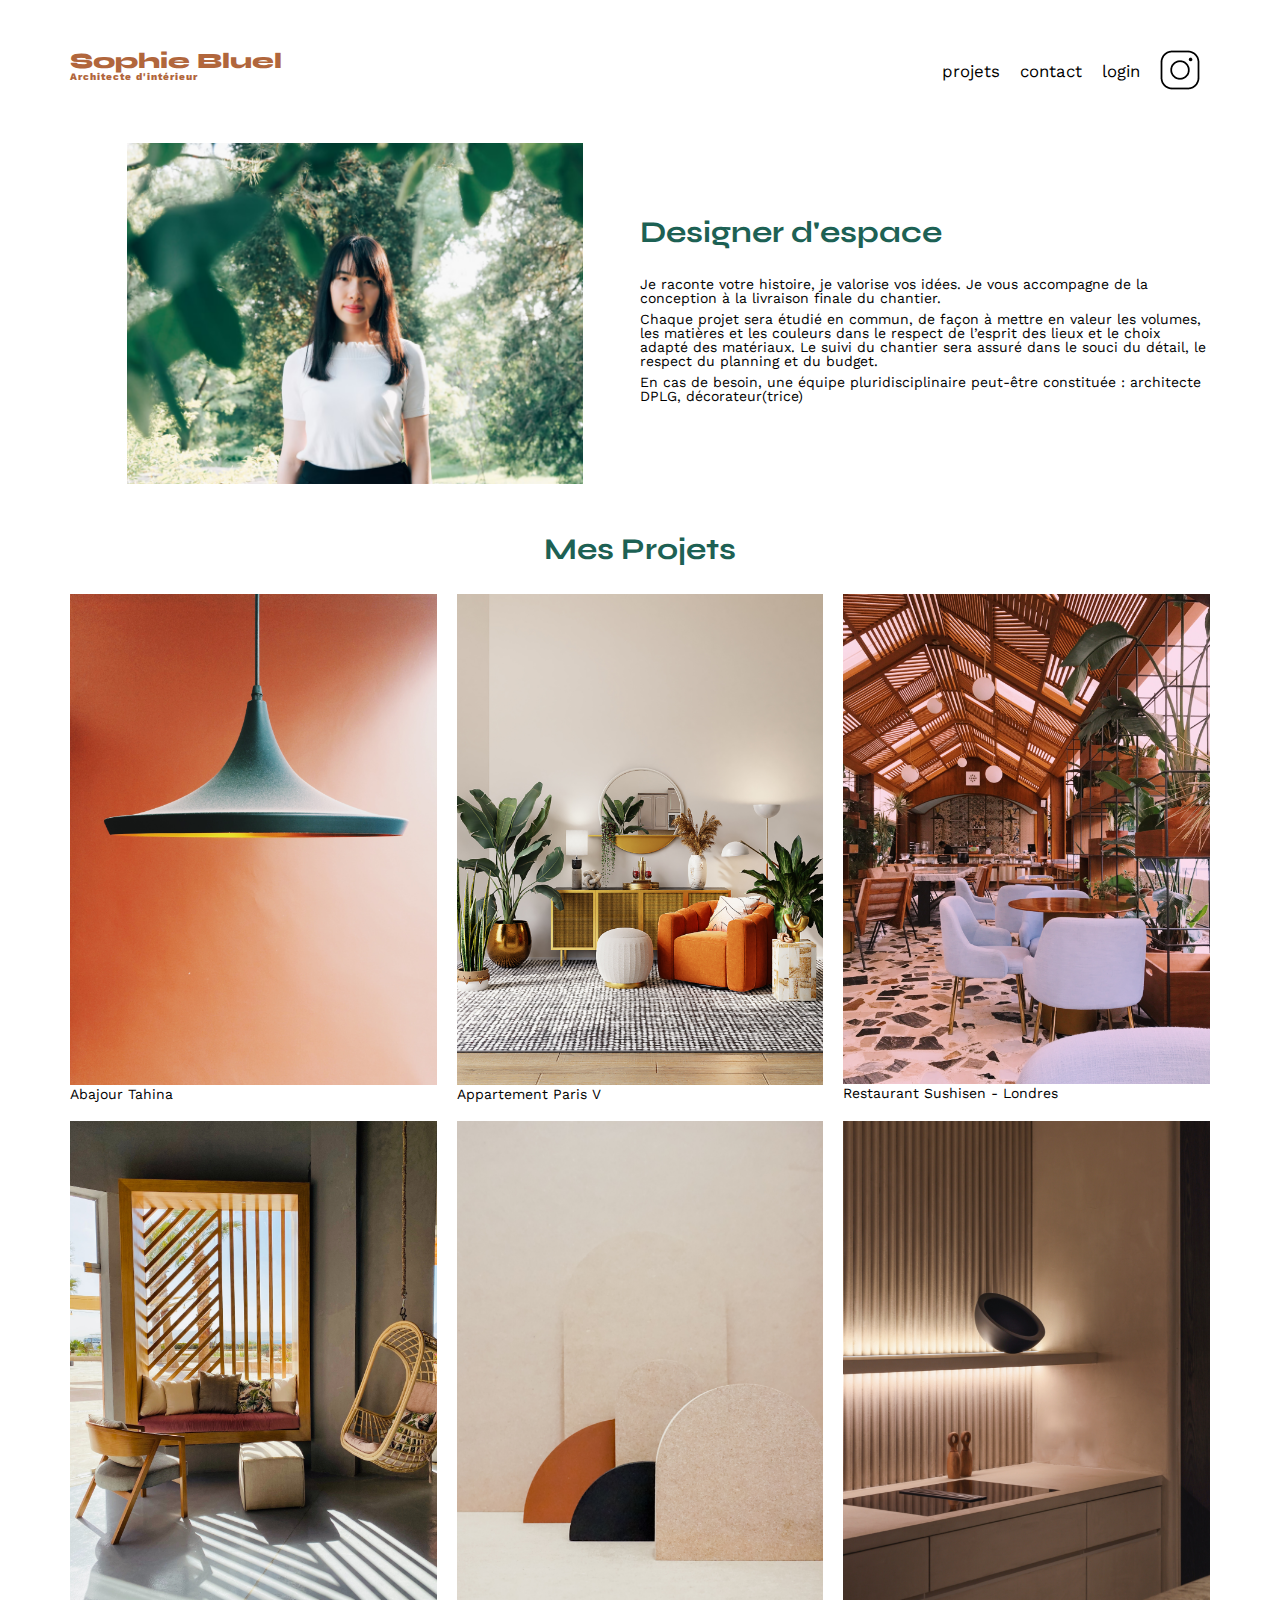
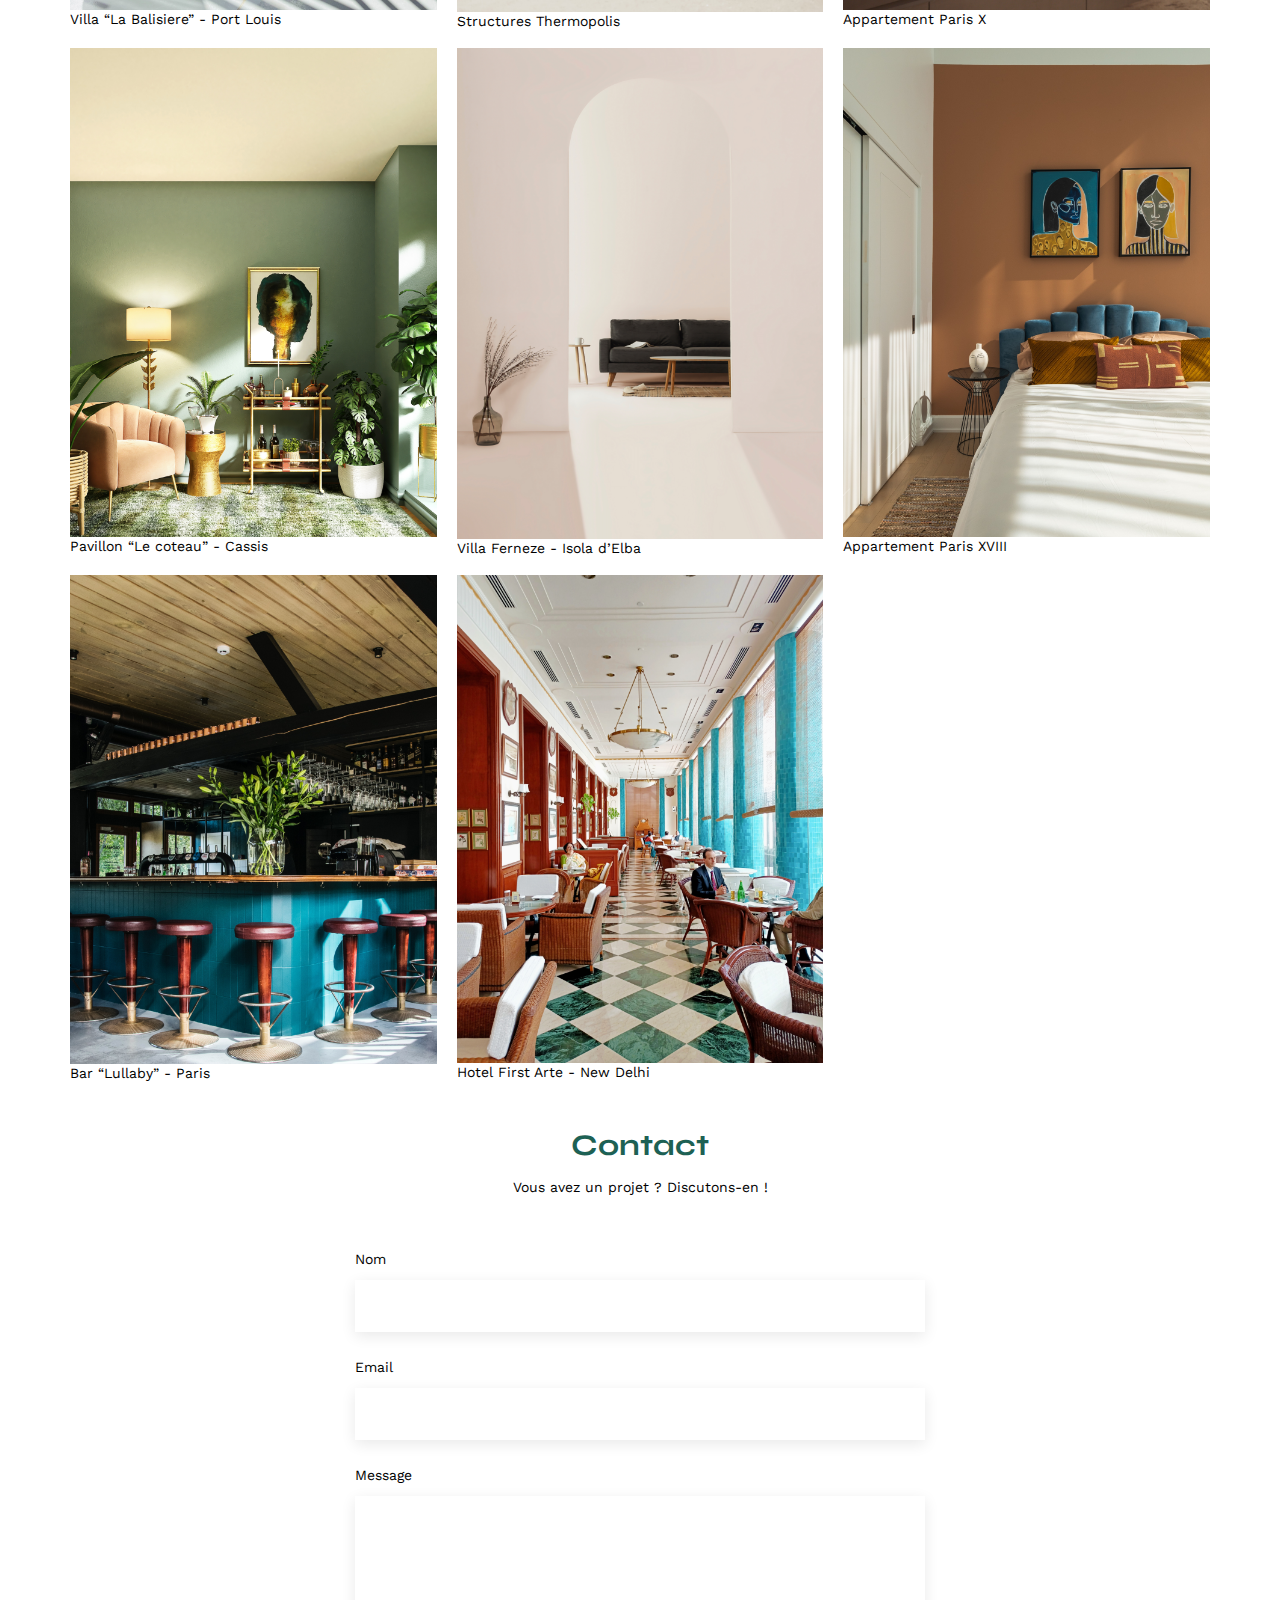
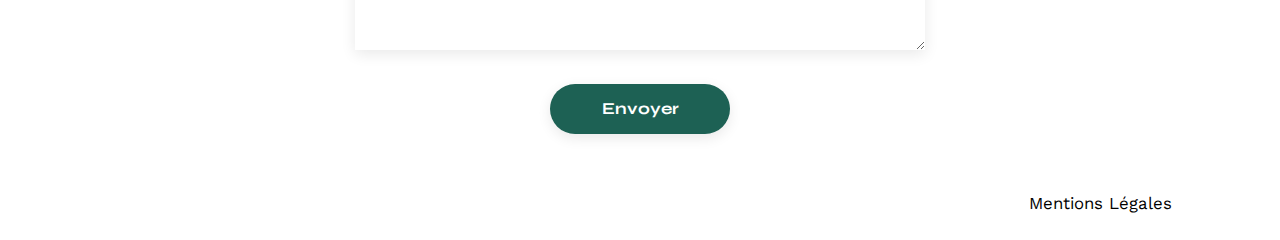
==== FrontEnd/index.html @ 4af27231 "Initial commit" ====
<!DOCTYPE html>
<html lang="fr">
<head>
	<meta charset="UTF-8">
	<title>Sophie Bluel - Architecte d'intérieur</title>
	<meta name="viewport" content="width=device-width, initial-scale=1.0">
	<link rel="preconnect" href="https://fonts.googleapis.com">
	<link rel="preconnect" href="https://fonts.gstatic.com" crossorigin>
	<link href="https://fonts.googleapis.com/css2?family=Syne:wght@700;800&family=Work+Sans&display=swap" rel="stylesheet">
	<meta name="description" content="">
	<link rel="stylesheet" href="./assets/style.css">
</head>
<body>
<header>
	<h1>Sophie Bluel <span>Architecte d'intérieur</span></h1>
	<nav>
		<ul>
			<li>projets</li>
			<li>contact</li>
			<li>login</li>
			<li><img src="./assets/icons/instagram.png" alt="Instagram"></li>
		</ul>
	</nav>
</header>
<main>
	<section id="introduction">
		<figure>
			<img src="./assets/images/sophie-bluel.png" alt="">
		</figure>
		<article>
			<h2>Designer d'espace</h2>
			<p>Je raconte votre histoire, je valorise vos idées. Je vous accompagne de la conception à la livraison finale du chantier.</p>
			<p>Chaque projet sera étudié en commun, de façon à mettre en valeur les volumes, les matières et les couleurs dans le respect de l’esprit des lieux et le choix adapté des matériaux. Le suivi du chantier sera assuré dans le souci du détail, le respect du planning et du budget.</p>
			<p>En cas de besoin, une équipe pluridisciplinaire peut-être constituée : architecte DPLG, décorateur(trice)</p>
		</article>
	</section>
	<section id="portfolio">
		<h2>Mes Projets</h2>
		<div class="gallery">
			<figure>
				<img src="assets/images/abajour-tahina.png" alt="Abajour Tahina">
				<figcaption>Abajour Tahina</figcaption>
			</figure>
			<figure>
				<img src="assets/images/appartement-paris-v.png" alt="Appartement Paris V">
				<figcaption>Appartement Paris V</figcaption>
			</figure>
			<figure>
				<img src="assets/images/restaurant-sushisen-londres.png" alt="Restaurant Sushisen - Londres">
				<figcaption>Restaurant Sushisen - Londres</figcaption>
			</figure>
			<figure>
				<img src="assets/images/la-balisiere.png" alt="Villa “La Balisiere” - Port Louis">
				<figcaption>Villa “La Balisiere” - Port Louis</figcaption>
			</figure>
			<figure>
				<img src="assets/images/structures-thermopolis.png" alt="Structures Thermopolis">
				<figcaption>Structures Thermopolis</figcaption>
			</figure>
			<figure>
				<img src="assets/images/appartement-paris-x.png" alt="Appartement Paris X">
				<figcaption>Appartement Paris X</figcaption>
			</figure>
			<figure>
				<img src="assets/images/le-coteau-cassis.png" alt="Pavillon “Le coteau” - Cassis">
				<figcaption>Pavillon “Le coteau” - Cassis</figcaption>
			</figure>
			<figure>
				<img src="assets/images/villa-ferneze.png" alt="Villa Ferneze - Isola d’Elba">
				<figcaption>Villa Ferneze - Isola d’Elba</figcaption>
			</figure>
			<figure>
				<img src="assets/images/appartement-paris-xviii.png" alt="Appartement Paris XVIII">
				<figcaption>Appartement Paris XVIII</figcaption>
			</figure>
			<figure>
				<img src="assets/images/bar-lullaby-paris.png" alt="Bar “Lullaby” - Paris">
				<figcaption>Bar “Lullaby” - Paris</figcaption>
			</figure>
			<figure>
				<img src="assets/images/hotel-first-arte-new-delhi.png" alt="Hotel First Arte - New Delhi">
				<figcaption>Hotel First Arte - New Delhi</figcaption>
			</figure>
		</div>
	</section>
	<section id="contact">
		<h2>Contact</h2>
		<p>Vous avez un projet ? Discutons-en !</p>
		<form action="#" method="post">
			<label for="name">Nom</label>
			<input type="text" name="name" id="name">
			<label for="email">Email</label>
			<input type="email" name="email" id="email">
			<label for="message">Message</label>
			<textarea name="message" id="message" cols="30" rows="10"></textarea>
			<input type="submit" value="Envoyer">
		</form>
	</section>
</main>

<footer>
	<nav>
		<ul>
			<li>Mentions Légales</li>
		</ul>
	</nav>
</footer>
</body>
</html>
---- FrontEnd/assets/style.css ----
/* http://meyerweb.com/eric/tools/css/reset/
   v2.0 | 20110126
   License: none (public domain)
*/

html, body, div, span, applet, object, iframe,
h1, h2, h3, h4, h5, h6, p, blockquote, pre,
a, abbr, acronym, address, big, cite, code,
del, dfn, em, img, ins, kbd, q, s, samp,
small, strike, strong, sub, sup, tt, var,
b, u, i, center,
dl, dt, dd, ol, ul, li,
fieldset, form, label, legend,
table, caption, tbody, tfoot, thead, tr, th, td,
article, aside, canvas, details, embed,
figure, figcaption, footer, header, hgroup,
menu, nav, output, ruby, section, summary,
time, mark, audio, video {
	margin: 0;
	padding: 0;
	border: 0;
	font-size: 100%;
	font: inherit;
	vertical-align: baseline;
}
/* HTML5 display-role reset for older browsers */
article, aside, details, figcaption, figure,
footer, header, hgroup, menu, nav, section {
	display: block;
}
body {
	line-height: 1;
}
ol, ul {
	list-style: none;
}
blockquote, q {
	quotes: none;
}
blockquote:before, blockquote:after,
q:before, q:after {
	content: '';
	content: none;
}
table {
	border-collapse: collapse;
	border-spacing: 0;
}
/** end reset css**/
body {
	max-width: 1140px;
	margin:auto;
	font-family: 'Work Sans' ;
	font-size: 14px;
}
header {
	display: flex;
	justify-content: space-between;
	margin: 50px 0
}
section {
	margin: 50px 0
}

h1{
	display: flex;
	flex-direction: column;
	font-family: 'Syne';
	font-size: 22px;
	font-weight: 800;
	color: #B1663C
}

h1 > span {
	font-family: 'Work Sans';
	font-size:10px;
	letter-spacing: 0.1em;
;
}

h2{
	font-family: 'Syne';
	font-weight: 700;
	font-size: 30px;
	color: #1D6154
}
nav ul {
	display: flex;
	align-items: center;
	list-style-type: none;

}
nav li {
	padding: 0 10px;
	font-size: 1.2em;
}

li:hover {
	color: #B1663C;
}
#introduction {
	display: flex;
	align-items: center;
}
#introduction figure {
	flex: 1
}
#introduction img {
	display: block;
	margin: auto;
	width: 80%;
}

#introduction article {
	flex: 1
}
#introduction h2 {
	margin-bottom: 1em;
}

#introduction p {
	margin-bottom: 0.5em;
}
#portfolio h2 {
	text-align: center;
	margin-bottom: 1em;
}
.gallery {
	width: 100%;
	display: grid;
	grid-template-columns: 1fr 1fr 1fr;
	grid-column-gap: 20px;
	grid-row-gap: 20px;
}

.gallery img {
	width: 100%;

}
#contact {
	width: 50%;
margin: auto;
}
#contact > * {
	text-align: center;

}
#contact h2{
	margin-bottom: 20px;
}
#contact form {
	text-align: left;
	margin-top:30px;
	display: flex;
	flex-direction: column;
}

#contact input {
	height: 50px;
	font-size: 1.2em;
	border: none;
	box-shadow: 0px 4px 14px rgba(0, 0, 0, 0.09);
}
#contact label {
	margin: 2em 0 1em 0;
}
#contact textarea {
	border: none;
	box-shadow: 0px 4px 14px rgba(0, 0, 0, 0.09);
}

input[type="submit"]{
	font-family: 'Syne';
	font-weight: 700;
	color: white;
	background-color: #1D6154;
	margin : 2em auto ;
	width: 180px;
	text-align: center;
	border-radius: 60px ;
}

footer nav ul {
	display: flex;
	justify-content: flex-end;
	margin: 2em
}
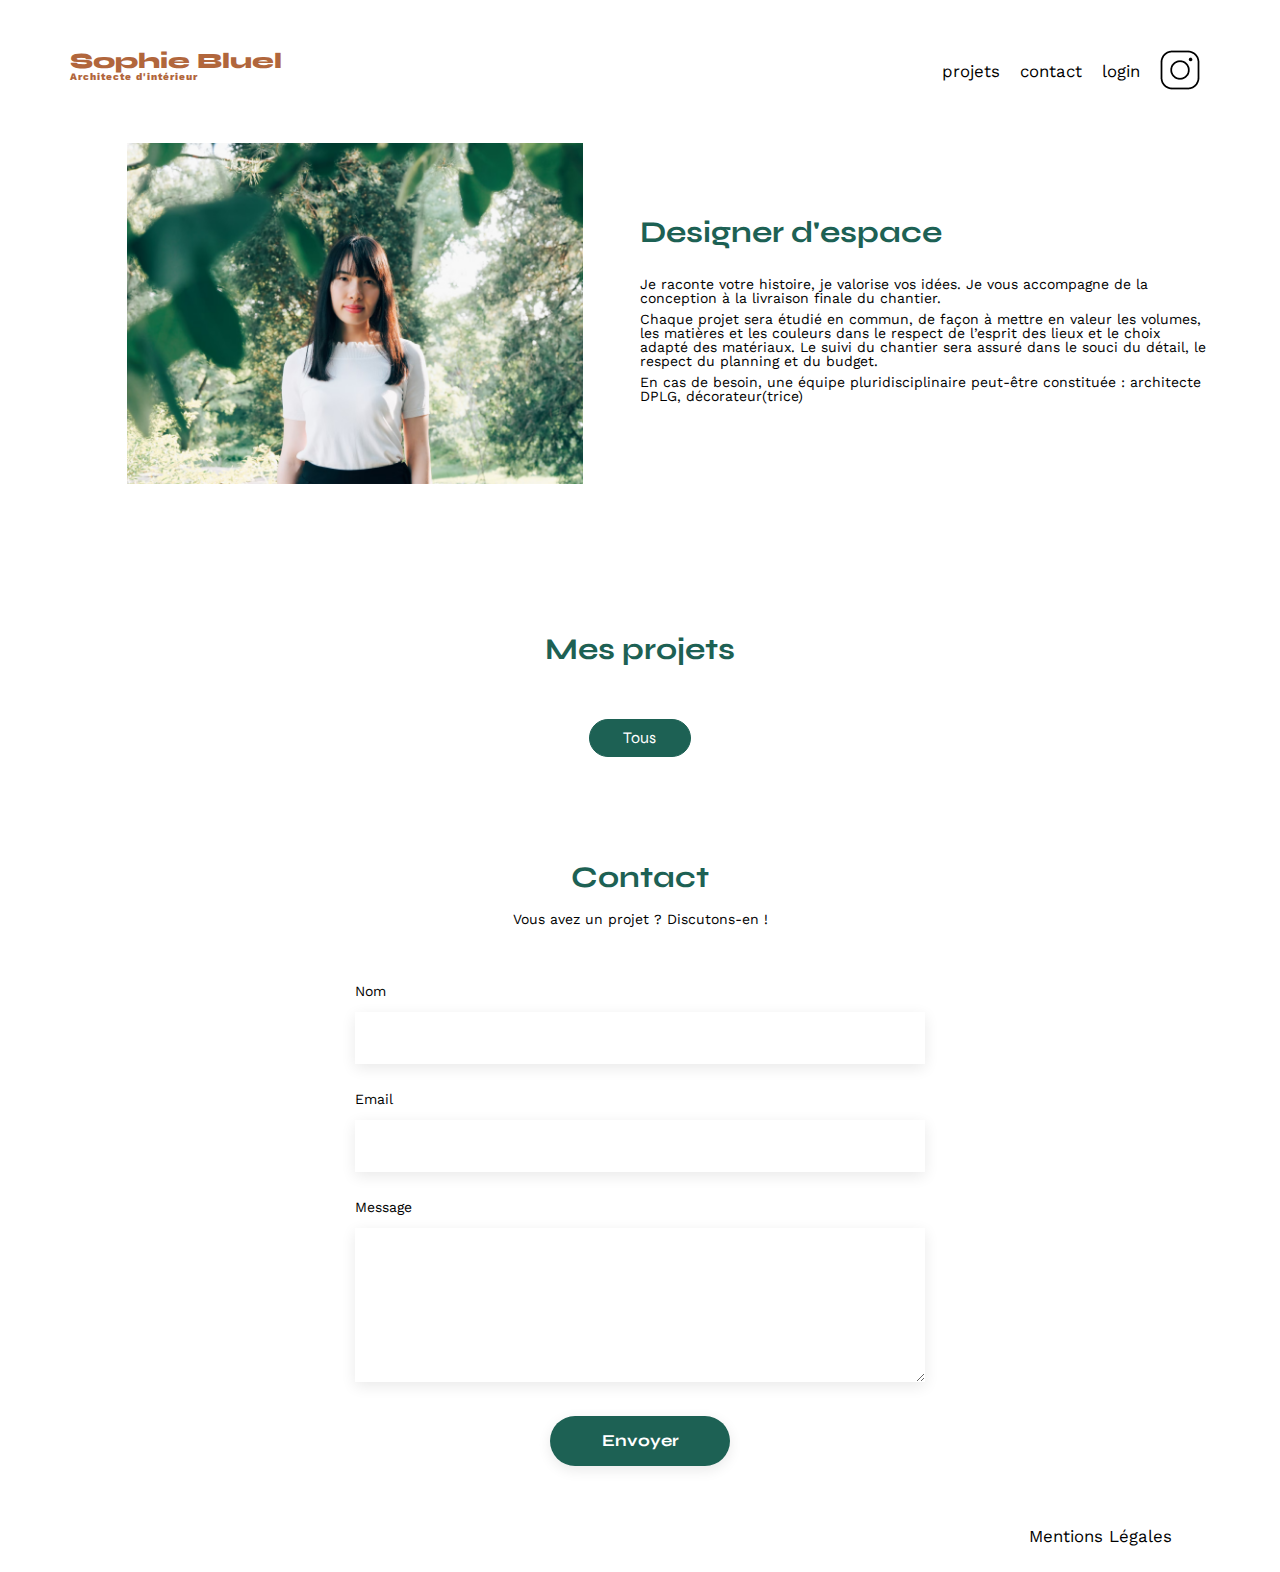
==== commit 9a9c89bf: "adding filters buttons& categories, adding works with API call, adding animation and filtering funct" ====
--- a/FrontEnd/index.html
+++ b/FrontEnd/index.html
@@ -1,43 +1,59 @@
 <!DOCTYPE html>
 <html lang="fr">
-<head>
-	<meta charset="UTF-8">
-	<title>Sophie Bluel - Architecte d'intérieur</title>
-	<meta name="viewport" content="width=device-width, initial-scale=1.0">
-	<link rel="preconnect" href="https://fonts.googleapis.com">
-	<link rel="preconnect" href="https://fonts.gstatic.com" crossorigin>
-	<link href="https://fonts.googleapis.com/css2?family=Syne:wght@700;800&family=Work+Sans&display=swap" rel="stylesheet">
-	<meta name="description" content="">
-	<link rel="stylesheet" href="./assets/style.css">
-</head>
-<body>
-<header>
-	<h1>Sophie Bluel <span>Architecte d'intérieur</span></h1>
-	<nav>
-		<ul>
-			<li>projets</li>
-			<li>contact</li>
-			<li>login</li>
-			<li><img src="./assets/icons/instagram.png" alt="Instagram"></li>
-		</ul>
-	</nav>
-</header>
-<main>
-	<section id="introduction">
-		<figure>
-			<img src="./assets/images/sophie-bluel.png" alt="">
-		</figure>
-		<article>
-			<h2>Designer d'espace</h2>
-			<p>Je raconte votre histoire, je valorise vos idées. Je vous accompagne de la conception à la livraison finale du chantier.</p>
-			<p>Chaque projet sera étudié en commun, de façon à mettre en valeur les volumes, les matières et les couleurs dans le respect de l’esprit des lieux et le choix adapté des matériaux. Le suivi du chantier sera assuré dans le souci du détail, le respect du planning et du budget.</p>
-			<p>En cas de besoin, une équipe pluridisciplinaire peut-être constituée : architecte DPLG, décorateur(trice)</p>
-		</article>
-	</section>
-	<section id="portfolio">
-		<h2>Mes Projets</h2>
-		<div class="gallery">
-			<figure>
+  <head>
+    <meta charset="UTF-8" />
+    <title>Sophie Bluel - Architecte d'intérieur</title>
+    <meta name="viewport" content="width=device-width, initial-scale=1.0" />
+    <link rel="preconnect" href="https://fonts.googleapis.com" />
+    <link rel="preconnect" href="https://fonts.gstatic.com" crossorigin />
+    <link
+      href="https://fonts.googleapis.com/css2?family=Syne:wght@700;800&family=Work+Sans&display=swap"
+      rel="stylesheet"
+    />
+    <meta name="description" content="" />
+    <link rel="stylesheet" href="./assets/style.css" />
+  </head>
+  <body>
+    <header>
+      <h1>Sophie Bluel <span>Architecte d'intérieur</span></h1>
+      <nav>
+        <ul>
+          <li>projets</li>
+          <li>contact</li>
+          <li>login</li>
+          <li><img src="./assets/icons/instagram.png" alt="Instagram" /></li>
+        </ul>
+      </nav>
+    </header>
+    <main>
+      <section id="introduction">
+        <figure>
+          <img src="./assets/images/sophie-bluel.png" alt="" />
+        </figure>
+        <article>
+          <h2>Designer d'espace</h2>
+          <p>
+            Je raconte votre histoire, je valorise vos idées. Je vous accompagne
+            de la conception à la livraison finale du chantier.
+          </p>
+          <p>
+            Chaque projet sera étudié en commun, de façon à mettre en valeur les
+            volumes, les matières et les couleurs dans le respect de l’esprit
+            des lieux et le choix adapté des matériaux. Le suivi du chantier
+            sera assuré dans le souci du détail, le respect du planning et du
+            budget.
+          </p>
+          <p>
+            En cas de besoin, une équipe pluridisciplinaire peut-être constituée
+            : architecte DPLG, décorateur(trice)
+          </p>
+        </article>
+      </section>
+      <section id="portfolio">
+        <h2>Mes projets</h2>
+        <div class="filtres"></div>
+        <div class="gallery">
+          <!-- <figure>
 				<img src="assets/images/abajour-tahina.png" alt="Abajour Tahina">
 				<figcaption>Abajour Tahina</figcaption>
 			</figure>
@@ -80,30 +96,33 @@
 			<figure>
 				<img src="assets/images/hotel-first-arte-new-delhi.png" alt="Hotel First Arte - New Delhi">
 				<figcaption>Hotel First Arte - New Delhi</figcaption>
-			</figure>
-		</div>
-	</section>
-	<section id="contact">
-		<h2>Contact</h2>
-		<p>Vous avez un projet ? Discutons-en !</p>
-		<form action="#" method="post">
-			<label for="name">Nom</label>
-			<input type="text" name="name" id="name">
-			<label for="email">Email</label>
-			<input type="email" name="email" id="email">
-			<label for="message">Message</label>
-			<textarea name="message" id="message" cols="30" rows="10"></textarea>
-			<input type="submit" value="Envoyer">
-		</form>
-	</section>
-</main>
+			</figure> -->
+        </div>
+      </section>
+      <section id="contact">
+        <h2>Contact</h2>
+        <p>Vous avez un projet ? Discutons-en !</p>
+        <form action="#" method="post">
+          <label for="name">Nom</label>
+          <input type="text" name="name" id="name" />
+          <label for="email">Email</label>
+          <input type="email" name="email" id="email" />
+          <label for="message">Message</label>
+          <textarea name="message" id="message" cols="30" rows="10"></textarea>
+          <input type="submit" value="Envoyer" />
+        </form>
+      </section>
+    </main>
 
-<footer>
-	<nav>
-		<ul>
-			<li>Mentions Légales</li>
-		</ul>
-	</nav>
-</footer>
-</body>
+    <footer>
+      <nav>
+        <ul>
+          <li>Mentions Légales</li>
+        </ul>
+      </nav>
+    </footer>
+    <!-- Ajout du type="module" pour permettre l'export/import des fonctions JS -->
+    <script type="module" src="./js/works.js"></script>
+    <script type="module" src="./js/filtres.js" defer></script>
+  </body>
 </html>
--- a/FrontEnd/assets/style.css
+++ b/FrontEnd/assets/style.css
@@ -3,186 +3,316 @@
    License: none (public domain)
 */
 
-html, body, div, span, applet, object, iframe,
-h1, h2, h3, h4, h5, h6, p, blockquote, pre,
-a, abbr, acronym, address, big, cite, code,
-del, dfn, em, img, ins, kbd, q, s, samp,
-small, strike, strong, sub, sup, tt, var,
-b, u, i, center,
-dl, dt, dd, ol, ul, li,
-fieldset, form, label, legend,
-table, caption, tbody, tfoot, thead, tr, th, td,
-article, aside, canvas, details, embed,
-figure, figcaption, footer, header, hgroup,
-menu, nav, output, ruby, section, summary,
-time, mark, audio, video {
-	margin: 0;
-	padding: 0;
-	border: 0;
-	font-size: 100%;
-	font: inherit;
-	vertical-align: baseline;
+html,
+body,
+div,
+span,
+applet,
+object,
+iframe,
+h1,
+h2,
+h3,
+h4,
+h5,
+h6,
+p,
+blockquote,
+pre,
+a,
+abbr,
+acronym,
+address,
+big,
+cite,
+code,
+del,
+dfn,
+em,
+img,
+ins,
+kbd,
+q,
+s,
+samp,
+small,
+strike,
+strong,
+sub,
+sup,
+tt,
+var,
+b,
+u,
+i,
+center,
+dl,
+dt,
+dd,
+ol,
+ul,
+li,
+fieldset,
+form,
+label,
+legend,
+table,
+caption,
+tbody,
+tfoot,
+thead,
+tr,
+th,
+td,
+article,
+aside,
+canvas,
+details,
+embed,
+figure,
+figcaption,
+footer,
+header,
+hgroup,
+menu,
+nav,
+output,
+ruby,
+section,
+summary,
+time,
+mark,
+audio,
+video {
+  margin: 0;
+  padding: 0;
+  border: 0;
+  font-size: 100%;
+  font: inherit;
+  vertical-align: baseline;
 }
 /* HTML5 display-role reset for older browsers */
-article, aside, details, figcaption, figure,
-footer, header, hgroup, menu, nav, section {
-	display: block;
+article,
+aside,
+details,
+figcaption,
+figure,
+footer,
+header,
+hgroup,
+menu,
+nav,
+section {
+  display: block;
 }
 body {
-	line-height: 1;
-}
-ol, ul {
-	list-style: none;
-}
-blockquote, q {
-	quotes: none;
-}
-blockquote:before, blockquote:after,
-q:before, q:after {
-	content: '';
-	content: none;
+  line-height: 1;
+}
+ol,
+ul {
+  list-style: none;
+}
+blockquote,
+q {
+  quotes: none;
+}
+blockquote:before,
+blockquote:after,
+q:before,
+q:after {
+  content: "";
+  content: none;
 }
 table {
-	border-collapse: collapse;
-	border-spacing: 0;
+  border-collapse: collapse;
+  border-spacing: 0;
 }
 /** end reset css**/
 body {
-	max-width: 1140px;
-	margin:auto;
-	font-family: 'Work Sans' ;
-	font-size: 14px;
+  max-width: 1140px;
+  margin: auto;
+  font-family: "Work Sans";
+  font-size: 14px;
 }
 header {
-	display: flex;
-	justify-content: space-between;
-	margin: 50px 0
+  display: flex;
+  justify-content: space-between;
+  margin: 50px 0;
 }
 section {
-	margin: 50px 0
-}
-
-h1{
-	display: flex;
-	flex-direction: column;
-	font-family: 'Syne';
-	font-size: 22px;
-	font-weight: 800;
-	color: #B1663C
+  margin: 50px 0;
+}
+
+h1 {
+  display: flex;
+  flex-direction: column;
+  font-family: "Syne";
+  font-size: 22px;
+  font-weight: 800;
+  color: #b1663c;
 }
 
 h1 > span {
-	font-family: 'Work Sans';
-	font-size:10px;
-	letter-spacing: 0.1em;
-;
-}
-
-h2{
-	font-family: 'Syne';
-	font-weight: 700;
-	font-size: 30px;
-	color: #1D6154
+  font-family: "Work Sans";
+  font-size: 10px;
+  letter-spacing: 0.1em;
+}
+
+h2 {
+  font-family: "Syne";
+  font-weight: 700;
+  font-size: 30px;
+  color: #1d6154;
 }
 nav ul {
-	display: flex;
-	align-items: center;
-	list-style-type: none;
-
+  display: flex;
+  align-items: center;
+  list-style-type: none;
 }
 nav li {
-	padding: 0 10px;
-	font-size: 1.2em;
+  padding: 0 10px;
+  font-size: 1.2em;
 }
 
 li:hover {
-	color: #B1663C;
+  color: #b1663c;
 }
 #introduction {
-	display: flex;
-	align-items: center;
+  display: flex;
+  align-items: center;
+  margin-bottom: 150px;
 }
 #introduction figure {
-	flex: 1
+  flex: 1;
 }
 #introduction img {
-	display: block;
-	margin: auto;
-	width: 80%;
+  display: block;
+  margin: auto;
+  width: 80%;
 }
 
 #introduction article {
-	flex: 1
+  flex: 1;
 }
 #introduction h2 {
-	margin-bottom: 1em;
+  margin-bottom: 1em;
 }
 
 #introduction p {
-	margin-bottom: 0.5em;
+  margin-bottom: 0.5em;
 }
 #portfolio h2 {
-	text-align: center;
-	margin-bottom: 1em;
-}
+  text-align: center;
+  margin-bottom: 1em;
+}
+
+/* AJOUT DE SECTION POUR LES FILTRES */
+
+.filtres {
+  display: flex;
+  justify-content: center;
+  gap: 20px;
+  margin: 55px 0;
+}
+
+.filtres__btn {
+  padding: 10px;
+  border: 1px solid #1d6154;
+  border-radius: 60px;
+  font-family: "Syne";
+  font-size: 16px;
+  color: #1d6154;
+  transition: all 0.2s;
+}
+
+.filtres__btn:hover {
+  background-color: #1d6154;
+  color: white;
+  cursor: pointer;
+}
+
+.filtres__btn--tous {
+  background-color: #1d6154;
+  color: white;
+  width: 7%;
+  text-align: center;
+}
+
+.filtres__btn--tous:hover {
+  background-color: white;
+  color: #1d6154;
+}
+
+/* GALLERIE */
+
 .gallery {
-	width: 100%;
-	display: grid;
-	grid-template-columns: 1fr 1fr 1fr;
-	grid-column-gap: 20px;
-	grid-row-gap: 20px;
+  width: 100%;
+  display: grid;
+  grid-template-columns: 1fr 1fr 1fr;
+  grid-column-gap: 20px;
+  grid-row-gap: 20px;
 }
 
 .gallery img {
-	width: 100%;
-
-}
+  width: 100%;
+}
+
+/* ANIMATION DE LA GALLERIE */
+.gallery figure {
+  opacity: 0;
+  transform: translateY(20px);
+  transition: opacity 0.3s ease-out, transform 0.3s ease-out;
+}
+
+.gallery figure.visible {
+  opacity: 1;
+  transform: translateY(0);
+}
+
 #contact {
-	width: 50%;
-margin: auto;
+  width: 50%;
+  margin: auto;
 }
 #contact > * {
-	text-align: center;
-
-}
-#contact h2{
-	margin-bottom: 20px;
+  text-align: center;
+}
+#contact h2 {
+  margin-bottom: 20px;
 }
 #contact form {
-	text-align: left;
-	margin-top:30px;
-	display: flex;
-	flex-direction: column;
+  text-align: left;
+  margin-top: 30px;
+  display: flex;
+  flex-direction: column;
 }
 
 #contact input {
-	height: 50px;
-	font-size: 1.2em;
-	border: none;
-	box-shadow: 0px 4px 14px rgba(0, 0, 0, 0.09);
+  height: 50px;
+  font-size: 1.2em;
+  border: none;
+  box-shadow: 0px 4px 14px rgba(0, 0, 0, 0.09);
 }
 #contact label {
-	margin: 2em 0 1em 0;
+  margin: 2em 0 1em 0;
 }
 #contact textarea {
-	border: none;
-	box-shadow: 0px 4px 14px rgba(0, 0, 0, 0.09);
-}
-
-input[type="submit"]{
-	font-family: 'Syne';
-	font-weight: 700;
-	color: white;
-	background-color: #1D6154;
-	margin : 2em auto ;
-	width: 180px;
-	text-align: center;
-	border-radius: 60px ;
+  border: none;
+  box-shadow: 0px 4px 14px rgba(0, 0, 0, 0.09);
+}
+
+input[type="submit"] {
+  font-family: "Syne";
+  font-weight: 700;
+  color: white;
+  background-color: #1d6154;
+  margin: 2em auto;
+  width: 180px;
+  text-align: center;
+  border-radius: 60px;
 }
 
 footer nav ul {
-	display: flex;
-	justify-content: flex-end;
-	margin: 2em
-}
-
+  display: flex;
+  justify-content: flex-end;
+  margin: 2em;
+}
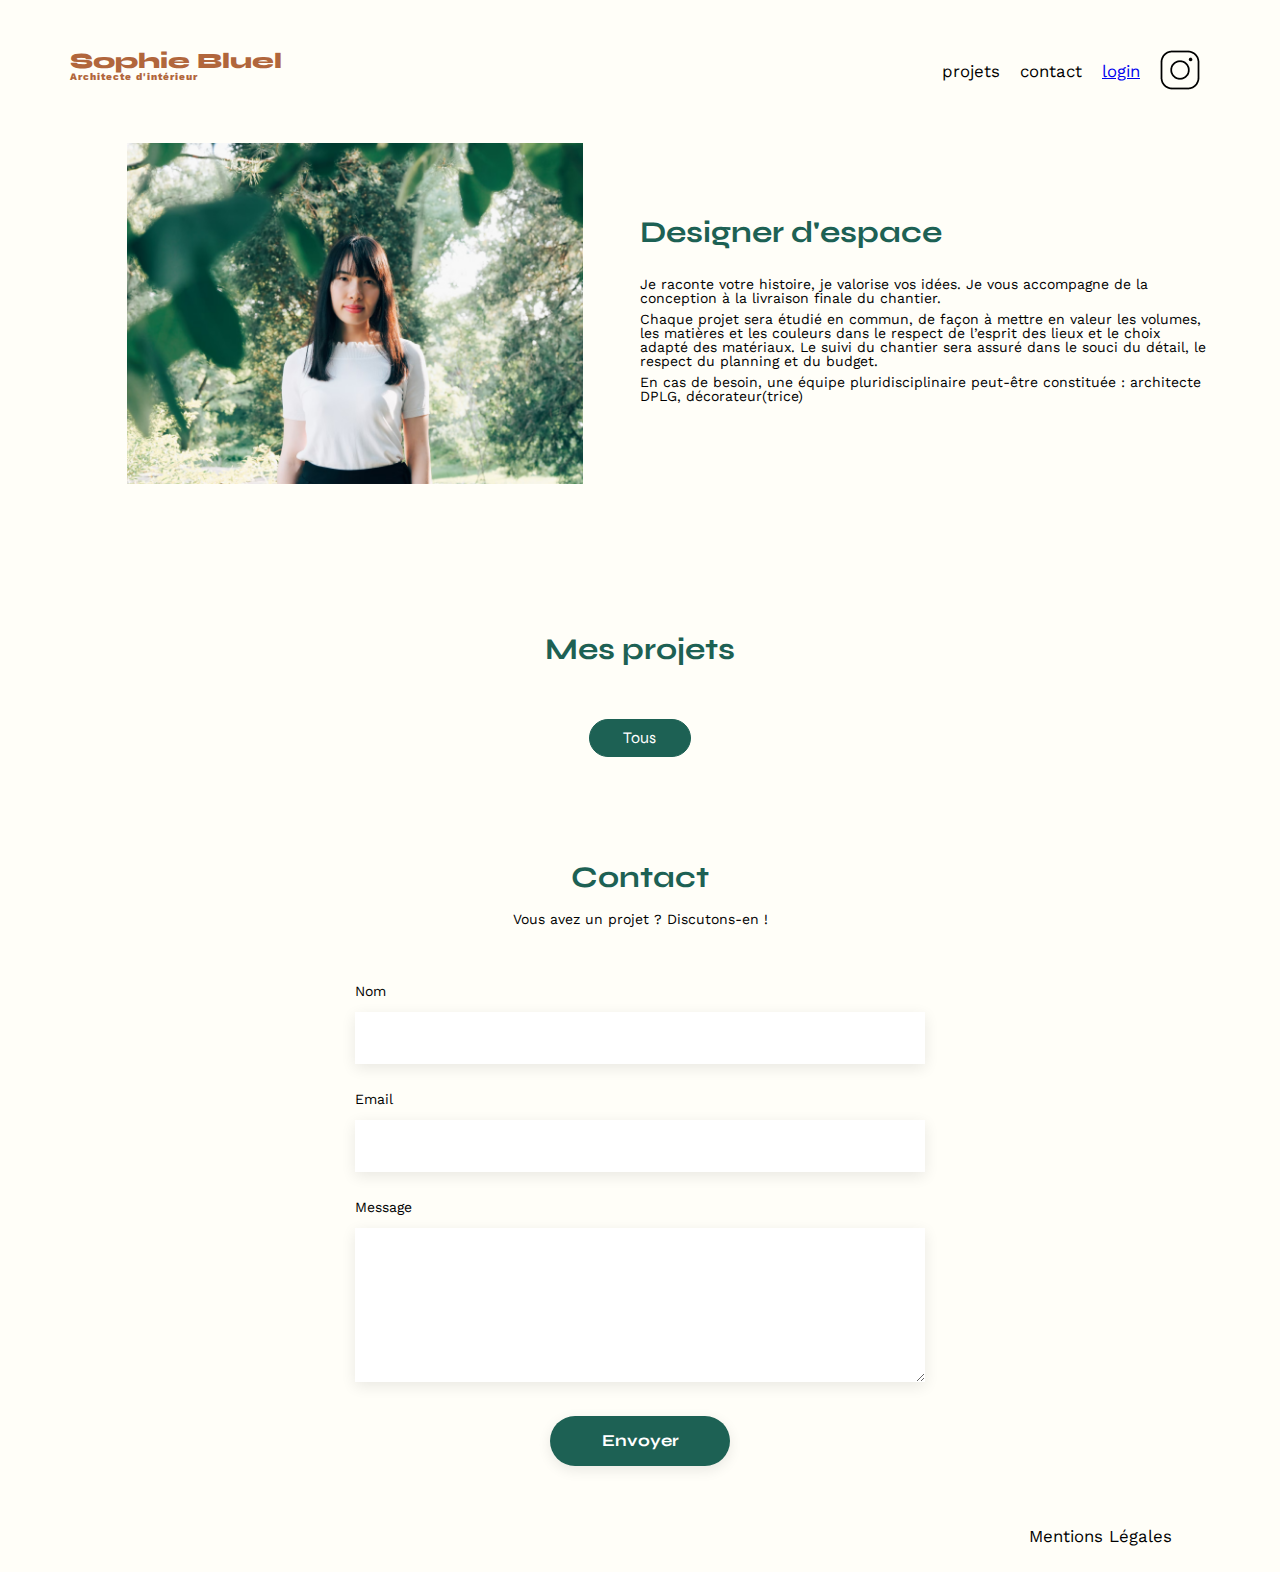
==== commit 667f7aef: "first iteration of login page with auth working" ====
--- a/FrontEnd/index.html
+++ b/FrontEnd/index.html
@@ -20,7 +20,7 @@
         <ul>
           <li>projets</li>
           <li>contact</li>
-          <li>login</li>
+          <li><a href="./Login.html">login</a></li>
           <li><img src="./assets/icons/instagram.png" alt="Instagram" /></li>
         </ul>
       </nav>
--- a/FrontEnd/assets/style.css
+++ b/FrontEnd/assets/style.css
@@ -107,6 +107,7 @@
 }
 body {
   line-height: 1;
+  background-color: #fffef8;
 }
 ol,
 ul {
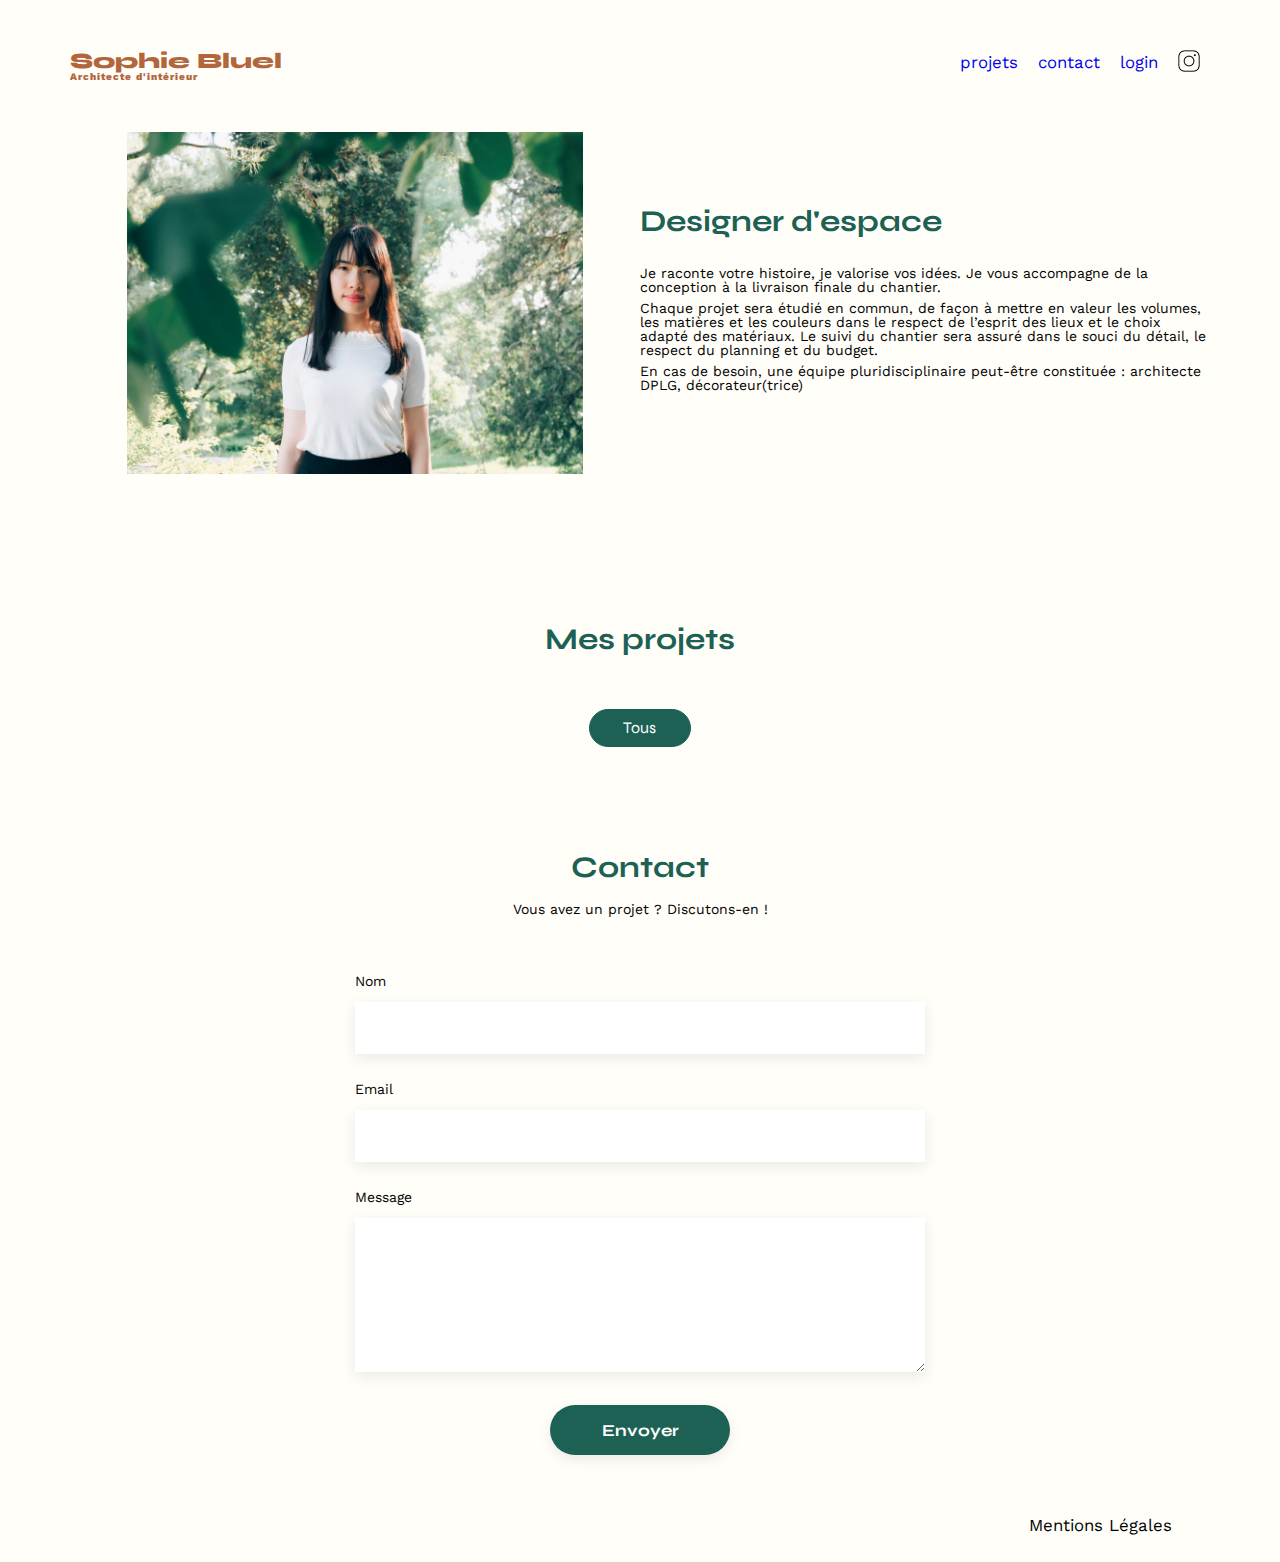
==== commit aeec9ca3: "adding a href to navbar" ====
--- a/FrontEnd/index.html
+++ b/FrontEnd/index.html
@@ -15,13 +15,23 @@
   </head>
   <body>
     <header>
-      <h1>Sophie Bluel <span>Architecte d'intérieur</span></h1>
+      <a href="./index.html">
+        <h1>Sophie Bluel <span>Architecte d'intérieur</span></h1>
+      </a>
       <nav>
         <ul>
-          <li>projets</li>
-          <li>contact</li>
+          <li><a href="#portfolio">projets</a></li>
+          <li><a href="#contact">contact</a></li>
           <li><a href="./Login.html">login</a></li>
-          <li><img src="./assets/icons/instagram.png" alt="Instagram" /></li>
+          <li class="logo-container">
+            <a href="">
+              <img
+                src="./assets/icons/instagram.png"
+                alt="Instagram"
+                id="logo-instagram"
+              />
+            </a>
+          </li>
         </ul>
       </nav>
     </header>
--- a/FrontEnd/assets/style.css
+++ b/FrontEnd/assets/style.css
@@ -124,6 +124,15 @@
   content: "";
   content: none;
 }
+a {
+  text-decoration: inherit;
+  cursor: pointer;
+}
+
+a:visited {
+  color: inherit;
+}
+
 table {
   border-collapse: collapse;
   border-spacing: 0;
@@ -142,6 +151,14 @@
 }
 section {
   margin: 50px 0;
+}
+
+#logo-instagram {
+  width: 22px;
+}
+
+.logo-container {
+  display: flex;
 }
 
 h1 {
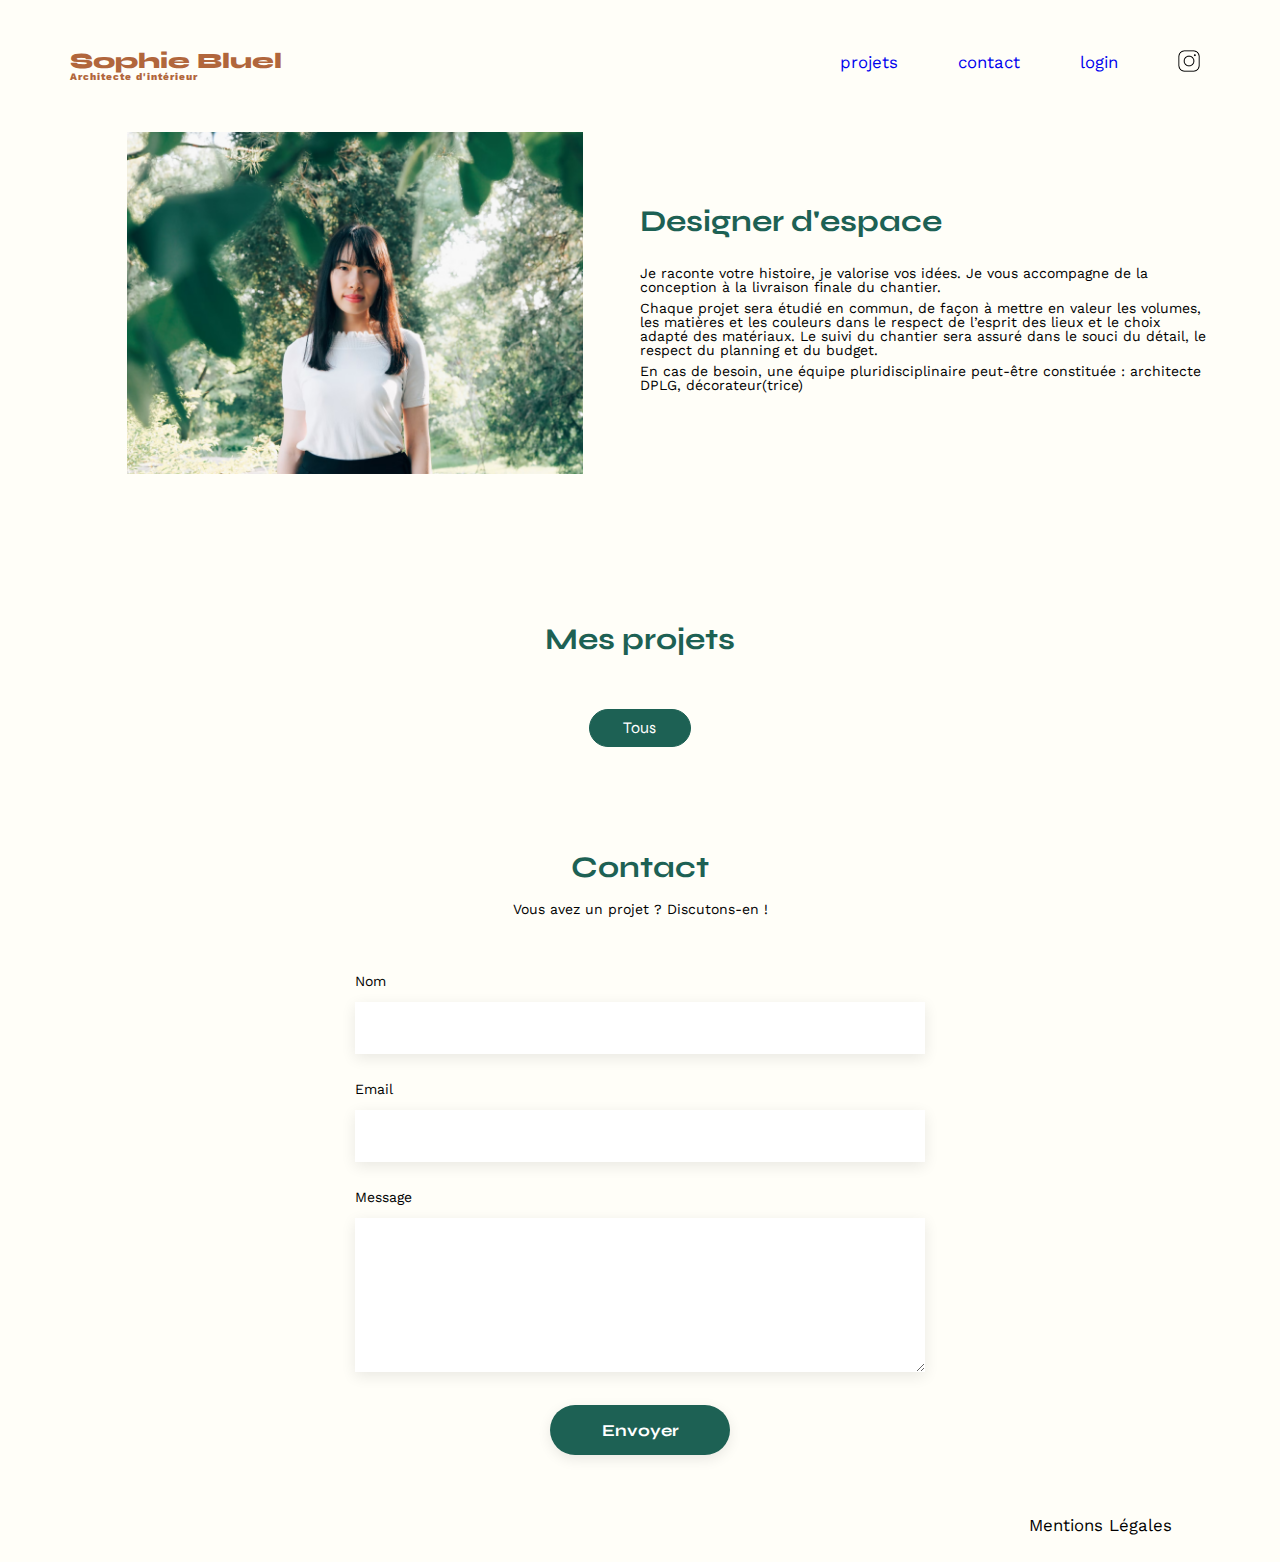
==== commit 82c8cd33: "first iteration of new index.html for adminPage, adding logout function & button" ====
--- a/FrontEnd/index.html
+++ b/FrontEnd/index.html
@@ -9,6 +9,10 @@
     <link
       href="https://fonts.googleapis.com/css2?family=Syne:wght@700;800&family=Work+Sans&display=swap"
       rel="stylesheet"
+    />
+    <link
+      rel="stylesheet"
+      href="https://cdnjs.cloudflare.com/ajax/libs/font-awesome/6.2.1/css/all.min.css"
     />
     <meta name="description" content="" />
     <link rel="stylesheet" href="./assets/style.css" />
@@ -22,7 +26,7 @@
         <ul>
           <li><a href="#portfolio">projets</a></li>
           <li><a href="#contact">contact</a></li>
-          <li><a href="./Login.html">login</a></li>
+          <li class="login"><a href="./Login.html">login</a></li>
           <li class="logo-container">
             <a href="">
               <img
@@ -60,7 +64,7 @@
         </article>
       </section>
       <section id="portfolio">
-        <h2>Mes projets</h2>
+        <h2 class="portfolio__title">Mes projets</h2>
         <div class="filtres"></div>
         <div class="gallery">
           <!-- <figure>
@@ -134,5 +138,6 @@
     <!-- Ajout du type="module" pour permettre l'export/import des fonctions JS -->
     <script type="module" src="./js/works.js"></script>
     <script type="module" src="./js/filtres.js" defer></script>
+    <script type="module" src="./js/admin/adminPage.js" defer></script>
   </body>
 </html>
--- a/FrontEnd/assets/style.css
+++ b/FrontEnd/assets/style.css
@@ -144,6 +144,46 @@
   font-family: "Work Sans";
   font-size: 14px;
 }
+
+.modeEdition {
+  display: flex;
+  justify-content: center;
+  align-items: center;
+  gap: 20px;
+  background-color: black;
+  width: 100%;
+  height: 59px;
+}
+
+.modeEdition p {
+  color: white;
+}
+
+.modeEdition i {
+  width: 10px;
+}
+
+.boutonModifier {
+  all: unset;
+  display: flex;
+  gap: 10px;
+  width: 84px;
+  cursor: pointer;
+}
+
+.boutonModifier p,
+i {
+  font-size: 16px;
+  color: black;
+}
+
+.portfolio__title {
+  display: flex;
+  justify-content: center;
+  align-items: center;
+  gap: 20px;
+}
+
 header {
   display: flex;
   justify-content: space-between;
@@ -186,6 +226,7 @@
   display: flex;
   align-items: center;
   list-style-type: none;
+  gap: 40px;
 }
 nav li {
   padding: 0 10px;
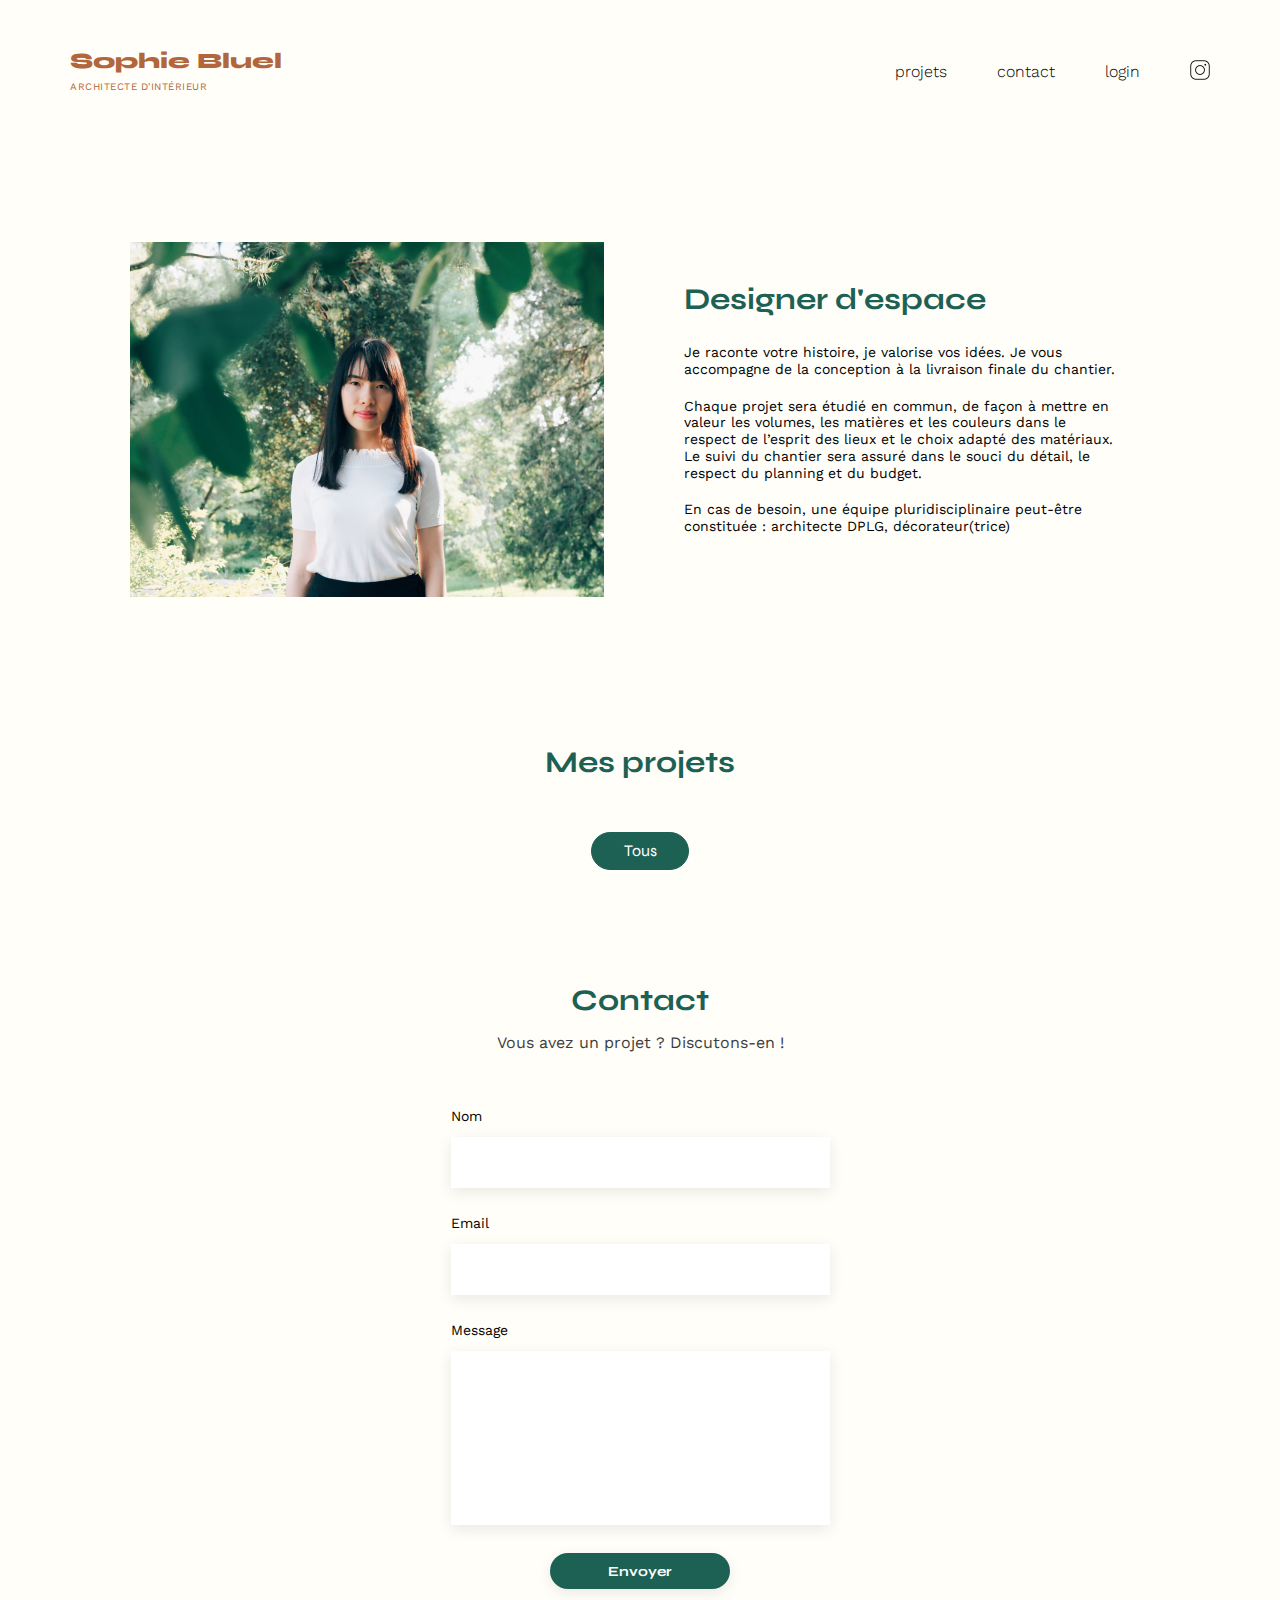
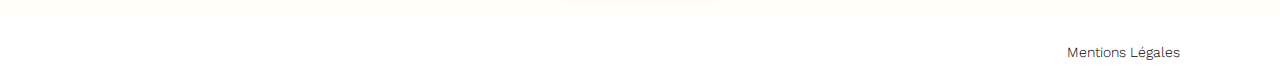
==== commit b5e6035d: "Finalize all features, W3C OK, and align with Figma design" ====
--- a/FrontEnd/index.html
+++ b/FrontEnd/index.html
@@ -7,7 +7,7 @@
     <link rel="preconnect" href="https://fonts.googleapis.com" />
     <link rel="preconnect" href="https://fonts.gstatic.com" crossorigin />
     <link
-      href="https://fonts.googleapis.com/css2?family=Syne:wght@700;800&family=Work+Sans&display=swap"
+      href="https://fonts.googleapis.com/css2?family=Syne:wght@700;800&family=Work+Sans:wght@300;400;500;700&display=swap"
       rel="stylesheet"
     />
     <link
@@ -16,11 +16,12 @@
     />
     <meta name="description" content="" />
     <link rel="stylesheet" href="./assets/style.css" />
+    <link rel="stylesheet" href="./assets/modale.css" />
   </head>
   <body>
     <header>
       <a href="./index.html">
-        <h1>Sophie Bluel <span>Architecte d'intérieur</span></h1>
+        <h1>Sophie Bluel <span>ARCHITECTE D'INTÉRIEUR</span></h1>
       </a>
       <nav>
         <ul>
@@ -41,76 +42,36 @@
     </header>
     <main>
       <section id="introduction">
+        <h2 class="balise-cachee">Introduction</h2>
         <figure>
           <img src="./assets/images/sophie-bluel.png" alt="" />
         </figure>
-        <article>
-          <h2>Designer d'espace</h2>
-          <p>
-            Je raconte votre histoire, je valorise vos idées. Je vous accompagne
-            de la conception à la livraison finale du chantier.
-          </p>
-          <p>
-            Chaque projet sera étudié en commun, de façon à mettre en valeur les
-            volumes, les matières et les couleurs dans le respect de l’esprit
-            des lieux et le choix adapté des matériaux. Le suivi du chantier
-            sera assuré dans le souci du détail, le respect du planning et du
-            budget.
-          </p>
-          <p>
-            En cas de besoin, une équipe pluridisciplinaire peut-être constituée
-            : architecte DPLG, décorateur(trice)
-          </p>
-        </article>
+        <div class="article-wrapper">
+          <article>
+            <h2>Designer d'espace</h2>
+            <p>
+              Je raconte votre histoire, je valorise vos idées. Je vous
+              accompagne de la conception à la livraison finale du chantier.
+            </p>
+            <p>
+              Chaque projet sera étudié en commun, de façon à mettre en valeur
+              les volumes, les matières et les couleurs dans le respect de
+              l’esprit des lieux et le choix adapté des matériaux. Le suivi du
+              chantier sera assuré dans le souci du détail, le respect du
+              planning et du budget.
+            </p>
+            <p>
+              En cas de besoin, une équipe pluridisciplinaire peut-être
+              constituée : architecte DPLG, décorateur(trice)
+            </p>
+          </article>
+        </div>
       </section>
       <section id="portfolio">
         <h2 class="portfolio__title">Mes projets</h2>
         <div class="filtres"></div>
-        <div class="gallery">
-          <!-- <figure>
-				<img src="assets/images/abajour-tahina.png" alt="Abajour Tahina">
-				<figcaption>Abajour Tahina</figcaption>
-			</figure>
-			<figure>
-				<img src="assets/images/appartement-paris-v.png" alt="Appartement Paris V">
-				<figcaption>Appartement Paris V</figcaption>
-			</figure>
-			<figure>
-				<img src="assets/images/restaurant-sushisen-londres.png" alt="Restaurant Sushisen - Londres">
-				<figcaption>Restaurant Sushisen - Londres</figcaption>
-			</figure>
-			<figure>
-				<img src="assets/images/la-balisiere.png" alt="Villa “La Balisiere” - Port Louis">
-				<figcaption>Villa “La Balisiere” - Port Louis</figcaption>
-			</figure>
-			<figure>
-				<img src="assets/images/structures-thermopolis.png" alt="Structures Thermopolis">
-				<figcaption>Structures Thermopolis</figcaption>
-			</figure>
-			<figure>
-				<img src="assets/images/appartement-paris-x.png" alt="Appartement Paris X">
-				<figcaption>Appartement Paris X</figcaption>
-			</figure>
-			<figure>
-				<img src="assets/images/le-coteau-cassis.png" alt="Pavillon “Le coteau” - Cassis">
-				<figcaption>Pavillon “Le coteau” - Cassis</figcaption>
-			</figure>
-			<figure>
-				<img src="assets/images/villa-ferneze.png" alt="Villa Ferneze - Isola d’Elba">
-				<figcaption>Villa Ferneze - Isola d’Elba</figcaption>
-			</figure>
-			<figure>
-				<img src="assets/images/appartement-paris-xviii.png" alt="Appartement Paris XVIII">
-				<figcaption>Appartement Paris XVIII</figcaption>
-			</figure>
-			<figure>
-				<img src="assets/images/bar-lullaby-paris.png" alt="Bar “Lullaby” - Paris">
-				<figcaption>Bar “Lullaby” - Paris</figcaption>
-			</figure>
-			<figure>
-				<img src="assets/images/hotel-first-arte-new-delhi.png" alt="Hotel First Arte - New Delhi">
-				<figcaption>Hotel First Arte - New Delhi</figcaption>
-			</figure> -->
+        <div class="section-wrapper">
+          <div class="gallery"></div>
         </div>
       </section>
       <section id="contact">
@@ -123,7 +84,11 @@
           <input type="email" name="email" id="email" />
           <label for="message">Message</label>
           <textarea name="message" id="message" cols="30" rows="10"></textarea>
-          <input type="submit" value="Envoyer" />
+          <input
+            type="submit"
+            value="Envoyer"
+            onclick="event.preventDefault()"
+          />
         </form>
       </section>
     </main>
@@ -131,13 +96,15 @@
     <footer>
       <nav>
         <ul>
-          <li>Mentions Légales</li>
+          <li class="mentions-legales">Mentions Légales</li>
         </ul>
       </nav>
     </footer>
-    <!-- Ajout du type="module" pour permettre l'export/import des fonctions JS -->
     <script type="module" src="./js/works.js"></script>
-    <script type="module" src="./js/filtres.js" defer></script>
-    <script type="module" src="./js/admin/adminPage.js" defer></script>
+    <script type="module" src="./js/filtres.js"></script>
+    <script type="module" src="./js/admin/adminPage.js"></script>
+    <script type="module" src="./js/admin/editModale.js"></script>
+    <script type="module" src="./js/admin/deleteWork.js"></script>
+    <script type="module" src="./js/admin/addWork.js"></script>
   </body>
 </html>
--- a/FrontEnd/assets/style.css
+++ b/FrontEnd/assets/style.css
@@ -105,10 +105,11 @@
 section {
   display: block;
 }
-body {
-  line-height: 1;
-  background-color: #fffef8;
-}
+
+.logout a {
+  color: inherit;
+}
+
 ol,
 ul {
   list-style: none;
@@ -137,13 +138,83 @@
   border-collapse: collapse;
   border-spacing: 0;
 }
+
 /** end reset css**/
+
+/* ******************** GLOBAL ******************** */
+
+html {
+  position: relative;
+}
+
 body {
   max-width: 1140px;
   margin: auto;
   font-family: "Work Sans";
   font-size: 14px;
-}
+  line-height: 1;
+  background-color: #fffef8;
+}
+
+/* ******************** HEADER ******************** */
+
+header {
+  display: flex;
+  justify-content: space-between;
+  margin: 50px 0;
+}
+
+.header--adminMode {
+  margin: 100px 0;
+}
+
+#logo-instagram {
+  width: 20px;
+}
+
+.logo-container {
+  display: flex;
+}
+
+h1 {
+  display: flex;
+  flex-direction: column;
+  font-family: "Syne";
+  font-size: 22px;
+  font-weight: 800;
+  color: #b1663c;
+  gap: 10px;
+}
+
+h1 > span {
+  font-family: "Work Sans";
+  font-size: 10px;
+  letter-spacing: 0.05em;
+  font-weight: 400;
+}
+
+nav ul {
+  display: flex;
+  align-items: center;
+  list-style-type: none;
+  gap: 50px;
+  margin-top: 10px;
+}
+
+nav a:link {
+  color: inherit;
+}
+
+nav li {
+  font-size: 16px;
+  font-weight: 300;
+}
+
+li:hover {
+  color: #b1663c;
+}
+
+/* ******************** MODE EDITION ******************** */
 
 .modeEdition {
   display: flex;
@@ -153,6 +224,11 @@
   background-color: black;
   width: 100%;
   height: 59px;
+  position: fixed;
+  top: 0;
+  left: 0;
+  z-index: 2;
+  font-size: 16px;
 }
 
 .modeEdition p {
@@ -162,6 +238,8 @@
 .modeEdition i {
   width: 10px;
 }
+
+/* ******************** BOUTON MODIFIER ******************** */
 
 .boutonModifier {
   all: unset;
@@ -173,48 +251,19 @@
 
 .boutonModifier p,
 i {
-  font-size: 16px;
+  font-size: 14px;
   color: black;
-}
-
-.portfolio__title {
-  display: flex;
-  justify-content: center;
-  align-items: center;
-  gap: 20px;
-}
-
-header {
-  display: flex;
-  justify-content: space-between;
-  margin: 50px 0;
-}
+  font-family: "Work Sans";
+  font-weight: 400;
+}
+
+/* ******************** SECTIONS ******************** */
+
 section {
-  margin: 50px 0;
-}
-
-#logo-instagram {
-  width: 22px;
-}
-
-.logo-container {
-  display: flex;
-}
-
-h1 {
-  display: flex;
-  flex-direction: column;
-  font-family: "Syne";
-  font-size: 22px;
-  font-weight: 800;
-  color: #b1663c;
-}
-
-h1 > span {
-  font-family: "Work Sans";
-  font-size: 10px;
-  letter-spacing: 0.1em;
-}
+  margin: 100px 0 60px;
+}
+
+/* ******************** SECTION - INTRODUCTION ******************** */
 
 h2 {
   font-family: "Syne";
@@ -222,24 +271,14 @@
   font-size: 30px;
   color: #1d6154;
 }
-nav ul {
-  display: flex;
-  align-items: center;
-  list-style-type: none;
-  gap: 40px;
-}
-nav li {
-  padding: 0 10px;
-  font-size: 1.2em;
-}
-
-li:hover {
-  color: #b1663c;
-}
+
 #introduction {
   display: flex;
   align-items: center;
   margin-bottom: 150px;
+  margin-top: 150px;
+  margin-left: 60px;
+  gap: 80px;
 }
 #introduction figure {
   flex: 1;
@@ -247,11 +286,12 @@
 #introduction img {
   display: block;
   margin: auto;
-  width: 80%;
+  width: 474px;
 }
 
 #introduction article {
   flex: 1;
+  flex-grow: 0.8;
 }
 #introduction h2 {
   margin-bottom: 1em;
@@ -259,23 +299,52 @@
 
 #introduction p {
   margin-bottom: 0.5em;
-}
+  padding-right: 90px;
+  margin-bottom: 20px;
+  line-height: 1.2;
+  text-align: left;
+}
+
+.balise-cachee {
+  position: absolute;
+  width: 1px;
+  height: 1px;
+  padding: 0;
+  margin: -1px;
+  overflow: hidden;
+  clip: rect(0, 0, 0, 0);
+  white-space: nowrap;
+  border: 0;
+}
+/* ******************** SECTION - PORTFOLIO ******************** */
+
+.portfolio__title {
+  display: flex;
+  justify-content: center;
+  align-items: center;
+  gap: 20px;
+}
+
 #portfolio h2 {
   text-align: center;
   margin-bottom: 1em;
 }
 
-/* AJOUT DE SECTION POUR LES FILTRES */
+.section-wrapper {
+  padding: 0 7%;
+}
+
+/* ******************** FILTRES ******************** */
 
 .filtres {
   display: flex;
   justify-content: center;
-  gap: 20px;
+  gap: 10px;
   margin: 55px 0;
 }
 
 .filtres__btn {
-  padding: 10px;
+  padding: 10px 13px;
   border: 1px solid #1d6154;
   border-radius: 60px;
   font-family: "Syne";
@@ -291,18 +360,21 @@
 }
 
 .filtres__btn--tous {
+  width: 70px;
+  text-align: center;
+}
+
+.clickedButton {
   background-color: #1d6154;
   color: white;
-  width: 7%;
+}
+
+.filtres__btn--objets {
+  width: 75px;
   text-align: center;
 }
 
-.filtres__btn--tous:hover {
-  background-color: white;
-  color: #1d6154;
-}
-
-/* GALLERIE */
+/* ******************** GALERIE ******************** */
 
 .gallery {
   width: 100%;
@@ -314,9 +386,13 @@
 
 .gallery img {
   width: 100%;
-}
-
-/* ANIMATION DE LA GALLERIE */
+  object-fit: cover;
+  min-width: 100%;
+  height: 407px;
+}
+
+/* ******************** ANIMATION DE LA GALERIE ******************** */
+
 .gallery figure {
   opacity: 0;
   transform: translateY(20px);
@@ -328,10 +404,24 @@
   transform: translateY(0);
 }
 
+figcaption {
+  margin-top: 10px;
+  color: #3d3d3d;
+  font-size: 13px;
+}
+
+/* ******************** SECTION - CONTACT ******************** */
+
 #contact {
-  width: 50%;
+  width: 379px;
   margin: auto;
 }
+
+#contact p {
+  font-size: 16px;
+  color: #3d3d3d;
+}
+
 #contact > * {
   text-align: center;
 }
@@ -346,10 +436,13 @@
 }
 
 #contact input {
-  height: 50px;
-  font-size: 1.2em;
+  height: 51px;
+  font-size: 14px;
   border: none;
   box-shadow: 0px 4px 14px rgba(0, 0, 0, 0.09);
+  box-sizing: border-box;
+  padding-left: 20px;
+  padding-right: 20px;
 }
 #contact label {
   margin: 2em 0 1em 0;
@@ -357,7 +450,48 @@
 #contact textarea {
   border: none;
   box-shadow: 0px 4px 14px rgba(0, 0, 0, 0.09);
-}
+  height: 174px;
+  resize: none;
+  padding: 20px;
+  box-sizing: border-box;
+}
+
+#contact input[type="submit"] {
+  height: 36px;
+  cursor: pointer;
+  transition: all 0.2s;
+}
+
+#contact input[type="submit"]:hover {
+  background-color: #123f37;
+}
+
+/* ******************** FOOTER ******************** */
+
+footer {
+  position: absolute;
+  background-color: white;
+  width: 100%;
+  left: 0;
+  height: 60px;
+}
+
+footer nav ul {
+  display: flex;
+  justify-content: flex-end;
+  margin: 2em;
+  margin-right: 100px;
+}
+
+.mentions-legales {
+  font-size: 14px;
+}
+
+.mentions-legales:hover {
+  color: black;
+}
+
+/* ******************** AUTRES ******************** */
 
 input[type="submit"] {
   font-family: "Syne";
@@ -370,8 +504,55 @@
   border-radius: 60px;
 }
 
-footer nav ul {
-  display: flex;
-  justify-content: flex-end;
-  margin: 2em;
-}
+/* ******************** DEBUT DE RESPONSIVE A TRAVAILLER SI BESOIN ******************** */
+/* @media (max-width: 1024px) {
+  header {
+    justify-content: space-evenly;
+  }
+  #introduction {
+    display: flex;
+    align-items: center;
+    margin-bottom: 150px;
+    gap: 10px;
+    margin-left: 50px;
+    margin-right: 50px;
+  }
+
+  #introduction img {
+    width: 400px;
+    height: 350px;
+    object-fit: cover;
+  }
+}
+
+@media (max-width: 768px) {
+  header {
+    flex-direction: column;
+    align-items: center;
+  }
+
+  #introduction {
+    flex-direction: column;
+  }
+
+  .article p {
+    text-align: center;
+    padding-right: 0;
+  }
+
+  #introduction h2 {
+    text-align: center;
+  }
+
+  .article-wrapper {
+    max-width: 400px;
+  }
+
+  .header--adminMode {
+    margin: 100px 0 0 20px;
+  }
+
+  section {
+    margin: 20px 0 60px;
+  }
+} */
--- a/FrontEnd/assets/modale.css
+++ b/FrontEnd/assets/modale.css
@@ -0,0 +1,259 @@
+/* ******************** STYLE GLOBAL DE LA MODALE ******************** */
+
+.modale {
+  display: flex;
+  align-items: center;
+  justify-content: center;
+  position: absolute;
+  top: 0;
+  left: 0;
+  right: 0;
+  bottom: -70px;
+  background: rgba(0, 0, 0, 0.3);
+  z-index: 1;
+}
+
+.modale-wrapper {
+  background-color: #ffffff;
+  width: 630px;
+  height: 688px;
+  border-radius: 10px;
+  display: flex;
+  justify-content: center;
+  align-items: center;
+  position: absolute;
+  top: 660px;
+}
+
+#croix {
+  position: absolute;
+  top: 40px;
+  left: 580px;
+  cursor: pointer;
+}
+
+#fleche {
+  position: absolute;
+  top: 30px;
+  left: 30px;
+  cursor: pointer;
+  transform: scale(1.8);
+}
+
+#titreModale {
+  font-family: "Work Sans";
+  font-weight: 400;
+  color: black;
+  margin-bottom: 10px;
+  margin-top: 20px;
+  font-size: 26px;
+}
+
+/* ******************** STYLES COMMUNS AUX BOUTONS ******************** */
+
+button {
+  all: unset;
+}
+
+.gallery-container button {
+  width: 237px;
+  height: 36px;
+  background-color: #1d6154;
+  color: white;
+  text-align: center;
+  border-radius: 60px;
+  cursor: pointer;
+  transition: all 0.2s;
+  font-family: "Syne";
+  font-weight: 700;
+}
+
+.gallery-container button:hover {
+  background-color: #123f37;
+}
+
+/* ******************** MODALE DE LA GALERIE ******************** */
+
+.gallery-container select {
+  width: 420px;
+  height: 51px;
+  border: none;
+  box-shadow: rgba(0, 0, 0, 0.04) -2px 2px 12px 5px;
+  appearance: none;
+  position: relative;
+  max-width: 420px;
+  padding-left: 20px;
+  font-family: "Work Sans";
+  color: #444444;
+  cursor: pointer;
+  background-color: white;
+}
+
+.gallery-container .fa-chevron-down {
+  position: absolute;
+  top: 17px;
+  right: 25px;
+  pointer-events: none;
+}
+
+.gallery-container {
+  display: flex;
+  justify-content: center;
+  align-items: center;
+  flex-direction: column;
+  max-width: 420px;
+  gap: 15px;
+}
+
+.modale-gallery figure {
+  opacity: 1;
+}
+
+.modale-gallery {
+  grid-template-columns: 1fr 1fr 1fr 1fr 1fr;
+  grid-column-gap: 10px;
+  grid-row-gap: 30px;
+}
+
+.modale-gallery figure img {
+  position: relative;
+  height: 103px;
+}
+
+/* ******************** ICONES DE SUPRESSION ******************** */
+
+.fa-sm {
+  font-size: 0.75em;
+}
+.iconBackground {
+  width: 17px;
+  height: 17px;
+  background-color: black;
+  display: flex;
+  justify-content: center;
+  align-items: center;
+  position: absolute;
+  top: 6px;
+  left: 54px;
+  border-radius: 2px;
+  cursor: pointer;
+}
+
+.iconBackground i::before {
+  width: 6px;
+  height: 6px;
+}
+
+/* ******************** MODALE AJOUT PHOTOS ******************** */
+
+#ajouter-photo {
+  display: flex;
+  flex-direction: column;
+  align-items: center;
+  justify-content: center;
+  width: 420px;
+  height: 169px;
+  border-radius: 3px;
+  background-color: #e8f1f6;
+  position: relative;
+  margin-top: 10px;
+  margin-bottom: 20px;
+}
+
+#ajouter-photo .fa-2xl {
+  font-size: 1.8em;
+}
+
+#ajouter-photo i::before {
+  color: #b9c5cc;
+}
+
+#ajouter-photo input {
+  opacity: 0;
+  width: 420px;
+  height: 169px;
+  z-index: 2;
+  cursor: pointer;
+}
+
+#ajouter-photo i {
+  transform: scale(2.8);
+  position: absolute;
+  top: 55px;
+}
+
+#ajouter-photo-txt {
+  display: flex;
+  justify-content: center;
+  align-items: center;
+  background-color: #cbd6dc;
+  width: 173px;
+  height: 36px;
+  border-radius: 50px;
+  color: #306685;
+  position: absolute;
+  top: 100px;
+  font-family: "Work Sans";
+  font-weight: 500;
+}
+
+#ajouter-photo-JpgPng {
+  color: #444444;
+  position: absolute;
+  top: 145px;
+  font-size: 10px;
+  font-family: "Work Sans";
+  font-weight: 400;
+}
+
+#input-titre {
+  width: 420px;
+  height: 51px;
+  border: none;
+  box-shadow: 2px 5px 11px 6px #00000008;
+  padding-left: 20px;
+  padding-right: 20px;
+  box-sizing: border-box;
+  font-family: "Work Sans";
+  color: #444444;
+}
+
+label {
+  align-self: flex-start;
+}
+
+.select-container {
+  position: relative;
+}
+
+/* ******************** LIGNE ET BOUTON AJOUT PHOTOS ******************** */
+
+.line {
+  border: solid 0.1px;
+  width: 420px;
+  color: #1d6154;
+  margin-top: 70px;
+  margin-bottom: 30px;
+}
+
+.ajoutPhoto-line {
+  color: #b3b3b3;
+  margin-top: 30px;
+}
+
+#ajoutPhoto-btn {
+  background-color: #a7a7a7;
+  cursor: default;
+  margin-top: -20px;
+}
+
+/* ******************** PREVISUALISATION D'IMAGE ******************** */
+
+#imagePreview {
+  display: block;
+  height: 100%;
+  position: absolute;
+  width: 129px;
+  object-fit: cover;
+  z-index: 1;
+}
